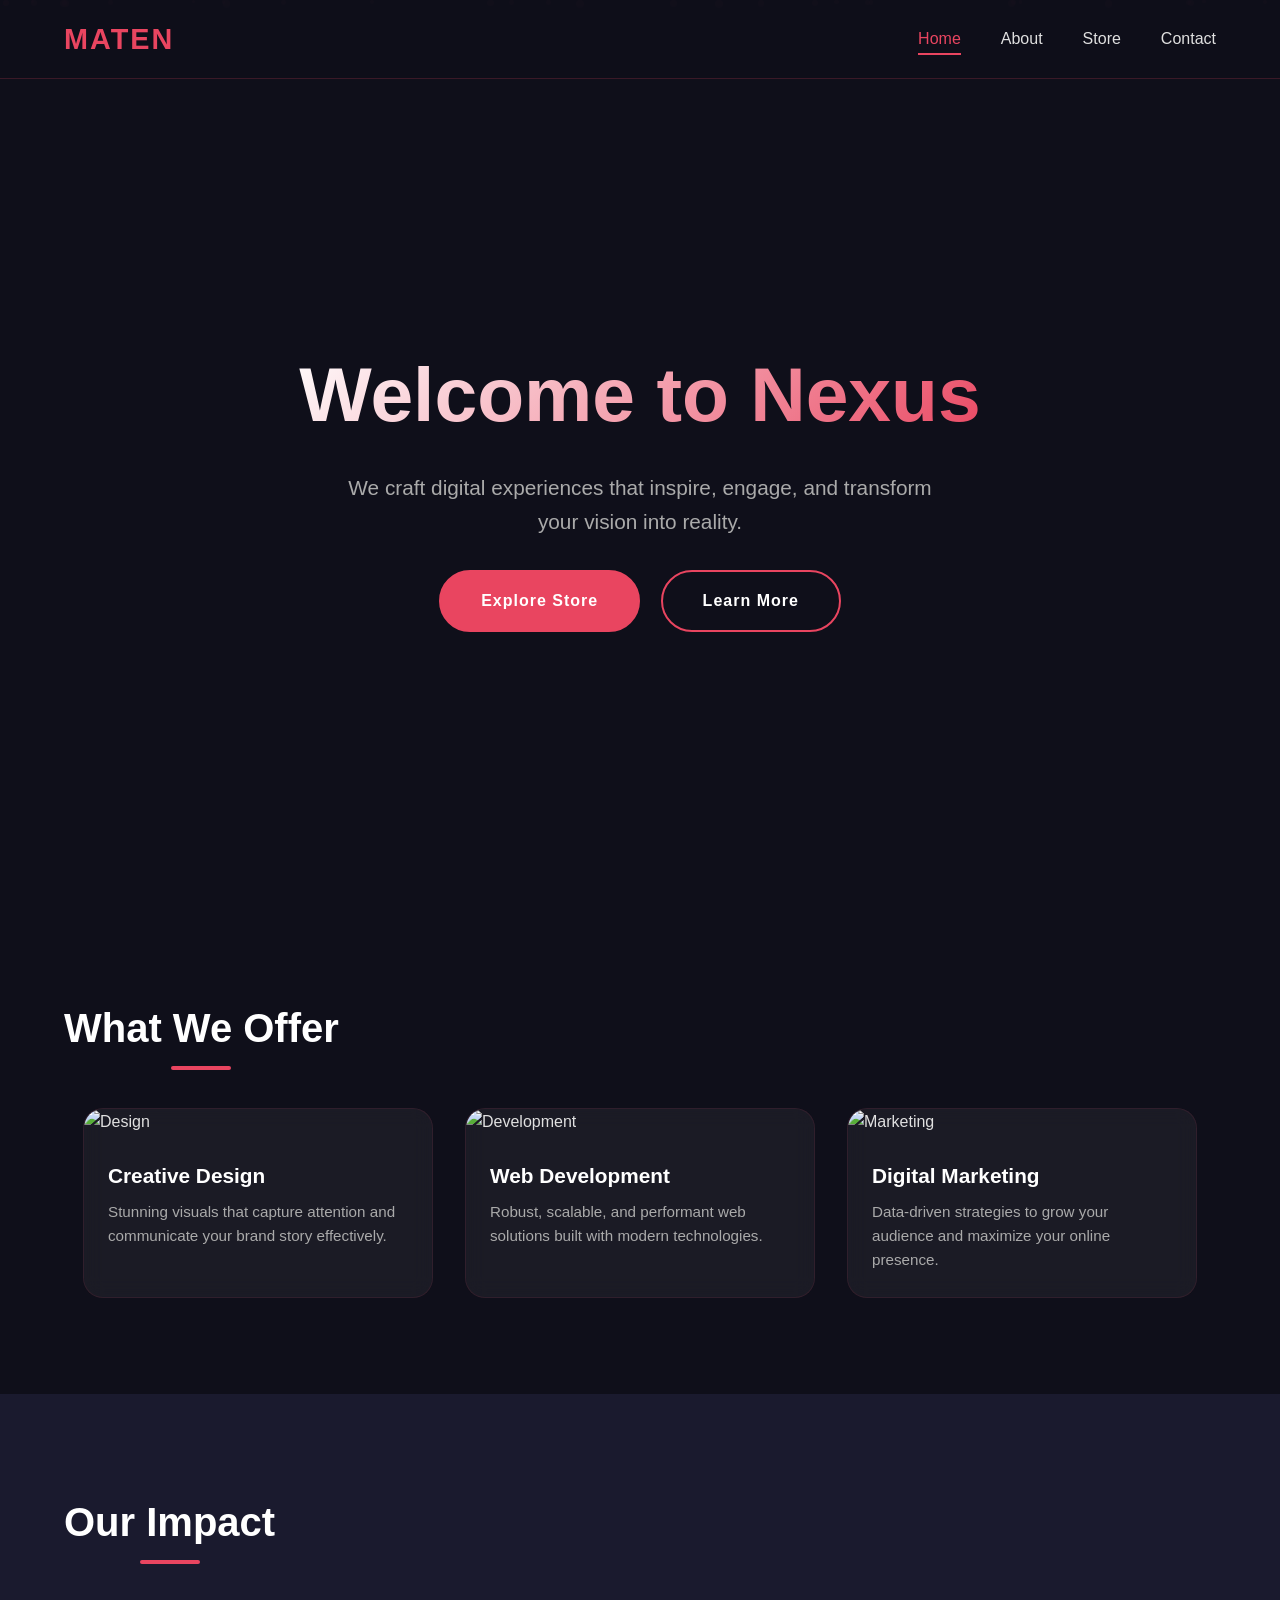
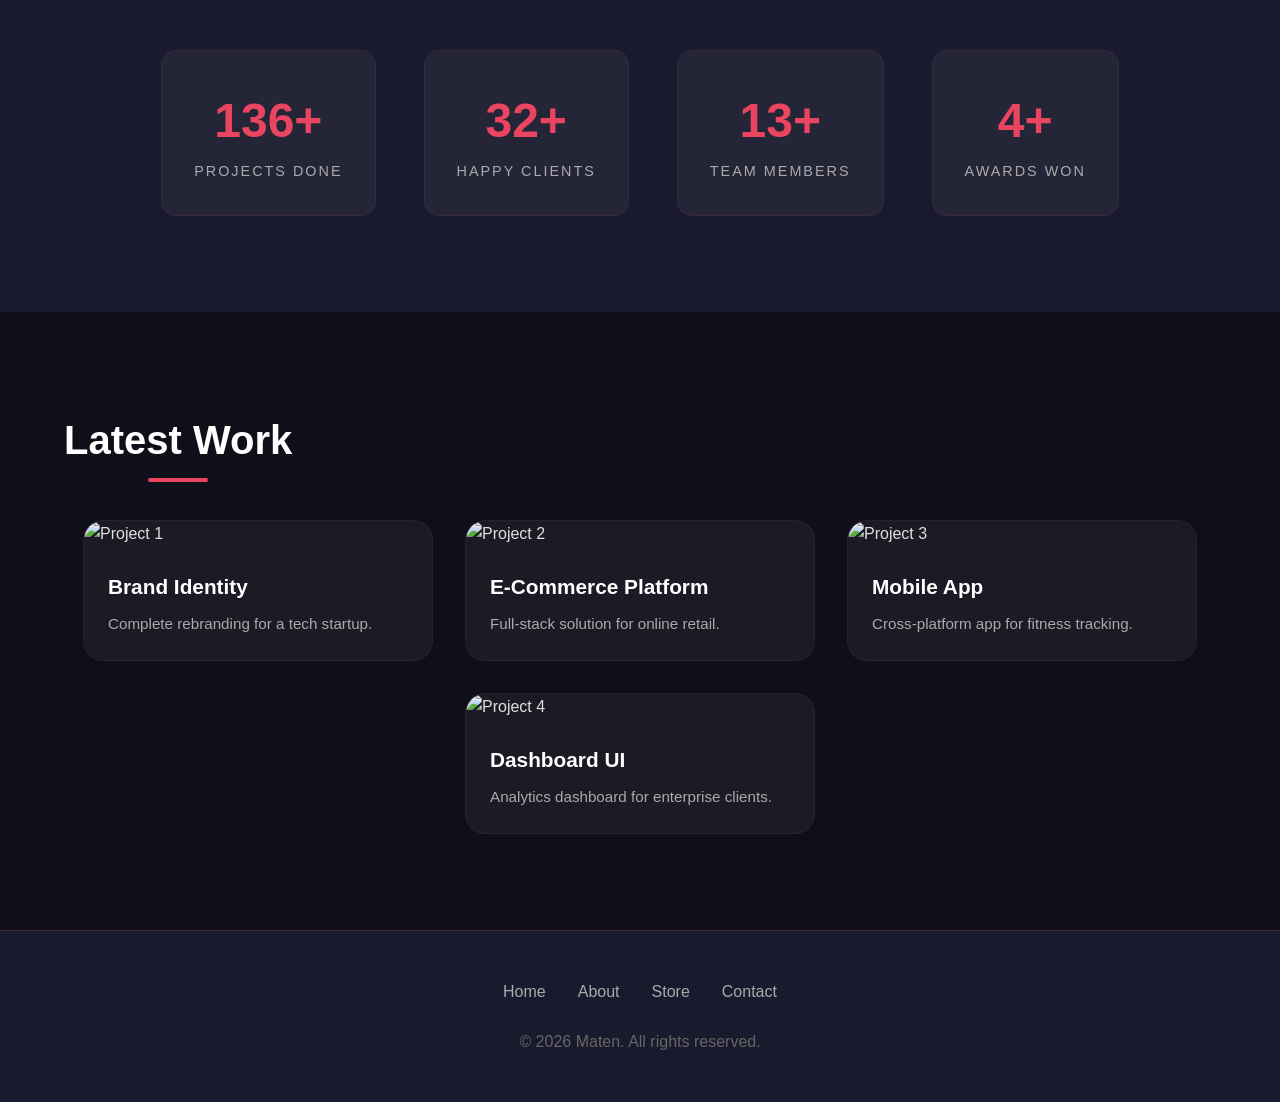
==== index.html @ 0b6c5833 "Add files via upload" ====
<!DOCTYPE html>
<html lang="en">
<head>
  <meta charset="UTF-8">
  <meta name="viewport" content="width=device-width, initial-scale=1.0">
  <title>Maten - Home</title>
  <link rel="stylesheet" href="styles.css">
</head>
<body>
<div class="particles"></div>

<nav>
  <div class="logo">Maten</div>
  <ul class="nav-links">
    <li><a href="index.html" class="active">Home</a></li>
    <li><a href="about.html" class="">About</a></li>
    <li><a href="store.html" class="">Store</a></li>
    <li><a href="contact.html" class="">Contact</a></li>
  </ul>
  <div class="hamburger">
    <span></span><span></span><span></span>
  </div>
</nav>

<section class="hero">
  <div class="hero-content">
    <h1>Welcome to Nexus</h1>
    <p>We craft digital experiences that inspire, engage, and transform your vision into reality.</p>
    <a href="store.html" class="btn">Explore Store</a>
    <a href="about.html" class="btn btn-outline">Learn More</a>
  </div>
</section>

<section>
  <h2 class="section-title reveal">What We Offer</h2>
  <div class="card-grid">
    <div class="card reveal">
      <img src="https://picsum.photos/400/300?random=1" alt="Design">
      <div class="card-body">
        <h3>Creative Design</h3>
        <p>Stunning visuals that capture attention and communicate your brand story effectively.</p>
      </div>
    </div>
    <div class="card reveal">
      <img src="https://picsum.photos/400/300?random=2" alt="Development">
      <div class="card-body">
        <h3>Web Development</h3>
        <p>Robust, scalable, and performant web solutions built with modern technologies.</p>
      </div>
    </div>
    <div class="card reveal">
      <img src="https://picsum.photos/400/300?random=3" alt="Marketing">
      <div class="card-body">
        <h3>Digital Marketing</h3>
        <p>Data-driven strategies to grow your audience and maximize your online presence.</p>
      </div>
    </div>
  </div>
</section>

<section style="background:var(--primary);">
  <h2 class="section-title reveal">Our Impact</h2>
  <div class="stats">
    <div class="stat-item reveal">
      <div class="stat-number" data-target="500">0+</div>
      <div class="stat-label">Projects Done</div>
    </div>
    <div class="stat-item reveal">
      <div class="stat-number" data-target="120">0+</div>
      <div class="stat-label">Happy Clients</div>
    </div>
    <div class="stat-item reveal">
      <div class="stat-number" data-target="50">0+</div>
      <div class="stat-label">Team Members</div>
    </div>
    <div class="stat-item reveal">
      <div class="stat-number" data-target="15">0+</div>
      <div class="stat-label">Awards Won</div>
    </div>
  </div>
</section>

<section>
  <h2 class="section-title reveal">Latest Work</h2>
  <div class="card-grid">
    <div class="card reveal">
      <img src="https://picsum.photos/400/300?random=10" alt="Project 1">
      <div class="card-body">
        <h3>Brand Identity</h3>
        <p>Complete rebranding for a tech startup.</p>
      </div>
    </div>
    <div class="card reveal">
      <img src="https://picsum.photos/400/300?random=11" alt="Project 2">
      <div class="card-body">
        <h3>E-Commerce Platform</h3>
        <p>Full-stack solution for online retail.</p>
      </div>
    </div>
    <div class="card reveal">
      <img src="https://picsum.photos/400/300?random=12" alt="Project 3">
      <div class="card-body">
        <h3>Mobile App</h3>
        <p>Cross-platform app for fitness tracking.</p>
      </div>
    </div>
    <div class="card reveal">
      <img src="https://picsum.photos/400/300?random=13" alt="Project 4">
      <div class="card-body">
        <h3>Dashboard UI</h3>
        <p>Analytics dashboard for enterprise clients.</p>
      </div>
    </div>
  </div>
</section>


<footer>
  <div class="footer-links">
    <a href="index.html">Home</a>
    <a href="about.html">About</a>
    <a href="store.html">Store</a>
    <a href="contact.html">Contact</a>
  </div>
  <p style="color:#666;">&copy; 2026 Maten. All rights reserved.</p>
</footer>

<script src="script.js"></script>
</body>
</html>
---- styles.css ----
:root {
  --primary: #1a1a2e;
  --secondary: #e94560;
  --light: #f8f9fa;
  --dark: #0f0f1a;
  --text: #e0e0e0;
  --text-dark: #1a1a2e;
  --glass: rgba(255,255,255,0.05);
}

* { margin: 0; padding: 0; box-sizing: border-box; }

body {
  font-family: 'Segoe UI', Tahoma, Geneva, Verdana, sans-serif;
  background: var(--dark);
  color: var(--text);
  line-height: 1.6;
  overflow-x: hidden;
}

/* Animated background particles */
.particles {
  position: fixed;
  top: 0; left: 0;
  width: 100%; height: 100%;
  pointer-events: none;
  z-index: 0;
  overflow: hidden;
}
.particle {
  position: absolute;
  width: 6px; height: 6px;
  background: var(--secondary);
  border-radius: 50%;
  opacity: 0.3;
  animation: float 15s infinite;
}
@keyframes float {
  0%,100% { transform: translateY(100vh) rotate(0deg); opacity: 0; }
  10% { opacity: 0.3; }
  90% { opacity: 0.3; }
  100% { transform: translateY(-10vh) rotate(720deg); opacity: 0; }
}

/* Navigation */
nav {
  position: fixed;
  top: 0; width: 100%;
  background: rgba(15,15,26,0.9);
  backdrop-filter: blur(15px);
  z-index: 1000;
  padding: 1rem 5%;
  display: flex;
  justify-content: space-between;
  align-items: center;
  border-bottom: 1px solid rgba(233,69,96,0.2);
  animation: slideDown 0.8s ease;
}
@keyframes slideDown {
  from { transform: translateY(-100%); }
  to { transform: translateY(0); }
}

.logo {
  font-size: 1.8rem;
  font-weight: 800;
  color: var(--secondary);
  letter-spacing: 2px;
  text-transform: uppercase;
}

.nav-links {
  display: flex;
  gap: 2.5rem;
  list-style: none;
}

.nav-links a {
  color: var(--text);
  text-decoration: none;
  font-weight: 500;
  position: relative;
  padding: 0.5rem 0;
  transition: color 0.3s;
}

.nav-links a::after {
  content: '';
  position: absolute;
  bottom: 0; left: 0;
  width: 0; height: 2px;
  background: var(--secondary);
  transition: width 0.3s ease;
}

.nav-links a:hover::after,
.nav-links a.active::after {
  width: 100%;
}

.nav-links a:hover,
.nav-links a.active {
  color: var(--secondary);
}

/* Hero Section */
.hero {
  min-height: 100vh;
  display: flex;
  align-items: center;
  justify-content: center;
  text-align: center;
  padding: 8rem 2rem 4rem;
  position: relative;
  z-index: 1;
}

.hero-content h1 {
  font-size: clamp(2.5rem, 6vw, 5rem);
  font-weight: 900;
  margin-bottom: 1rem;
  background: linear-gradient(135deg, #fff, var(--secondary));
  -webkit-background-clip: text;
  -webkit-text-fill-color: transparent;
  animation: fadeInUp 1s ease;
}

.hero-content p {
  font-size: 1.3rem;
  color: #aaa;
  max-width: 600px;
  margin: 0 auto 2rem;
  animation: fadeInUp 1s ease 0.2s both;
}

.btn {
  display: inline-block;
  padding: 1rem 2.5rem;
  background: var(--secondary);
  color: #fff;
  text-decoration: none;
  border-radius: 50px;
  font-weight: 600;
  letter-spacing: 1px;
  transition: all 0.3s ease;
  border: 2px solid var(--secondary);
  animation: fadeInUp 1s ease 0.4s both;
}

.btn:hover {
  background: transparent;
  color: var(--secondary);
  transform: translateY(-3px);
  box-shadow: 0 10px 30px rgba(233,69,96,0.3);
}

.btn-outline {
  background: transparent;
  margin-left: 1rem;
}

.btn-outline:hover {
  background: var(--secondary);
  color: #fff;
}

@keyframes fadeInUp {
  from { opacity: 0; transform: translateY(40px); }
  to { opacity: 1; transform: translateY(0); }
}

/* Sections */
section {
  padding: 6rem 5%;
  position: relative;
  z-index: 1;
}

.section-title {
  text-align: center;
  font-size: 2.5rem;
  font-weight: 800;
  margin-bottom: 3rem;
  color: #fff;
  position: relative;
  display: inline-block;
  left: a;
  transform: translateX(-50%);
}

.section-title::after {
  content: '';
  position: absolute;
  bottom: -10px;
  left: 50%;
  transform: translateX(-50%);
  width: 60px;
  height: 4px;
  background: var(--secondary);
  border-radius: 2px;
}

/* Cards */
.card-grid {
  display: flex;
  flex-wrap: wrap;
  gap: 2rem;
  justify-content: center;
}

.card {
  background: var(--glass);
  backdrop-filter: blur(10px);
  border: 1px solid rgba(233,69,96,0.1);
  border-radius: 20px;
  overflow: hidden;
  flex: 1 1 300px;
  max-width: 350px;
  transition: all 0.4s ease;
  animation: fadeInUp 0.8s ease both;
}

.card:nth-child(1) { animation-delay: 0.1s; }
.card:nth-child(2) { animation-delay: 0.2s; }
.card:nth-child(3) { animation-delay: 0.3s; }
.card:nth-child(4) { animation-delay: 0.4s; }

.card:hover {
  transform: translateY(-10px);
  border-color: var(--secondary);
  box-shadow: 0 20px 40px rgba(233,69,96,0.15);
}

.card img {
  width: 100%;
  height: 220px;
  object-fit: cover;
  transition: transform 0.5s ease;
}

.card:hover img {
  transform: scale(1.1);
}

.card-body {
  padding: 1.5rem;
}

.card-body h3 {
  font-size: 1.3rem;
  margin-bottom: 0.5rem;
  color: #fff;
}

.card-body p {
  color: #aaa;
  font-size: 0.95rem;
}

/* Stats */
.stats {
  display: flex;
  flex-wrap: wrap;
  justify-content: center;
  gap: 3rem;
  margin-top: 3rem;
}

.stat-item {
  text-align: center;
  padding: 2rem;
  background: var(--glass);
  border-radius: 15px;
  min-width: 180px;
  border: 1px solid rgba(233,69,96,0.1);
  transition: all 0.3s;
}

.stat-item:hover {
  border-color: var(--secondary);
  transform: scale(1.05);
}

.stat-number {
  font-size: 3rem;
  font-weight: 900;
  color: var(--secondary);
}

.stat-label {
  color: #aaa;
  font-size: 0.9rem;
  text-transform: uppercase;
  letter-spacing: 2px;
}

/* Store */
.price {
  font-size: 1.5rem;
  font-weight: 800;
  color: var(--secondary);
  margin: 0.5rem 0;
}

.add-cart {
  width: 100%;
  padding: 0.8rem;
  background: var(--secondary);
  color: #fff;
  border: none;
  border-radius: 10px;
  font-weight: 600;
  cursor: pointer;
  transition: all 0.3s;
  margin-top: 1rem;
}

.add-cart:hover {
  background: #fff;
  color: var(--secondary);
}

/* Contact Form */
.contact-grid {
  display: flex;
  flex-wrap: wrap;
  gap: 3rem;
  max-width: 1000px;
  margin: 0 auto;
}

.contact-info, .contact-form {
  flex: 1 1 400px;
}

.contact-item {
  display: flex;
  align-items: center;
  gap: 1rem;
  margin-bottom: 1.5rem;
  padding: 1rem;
  background: var(--glass);
  border-radius: 12px;
  border: 1px solid rgba(233,69,96,0.1);
  transition: all 0.3s;
}

.contact-item:hover {
  border-color: var(--secondary);
  transform: translateX(10px);
}

.contact-icon {
  width: 50px; height: 50px;
  background: var(--secondary);
  border-radius: 50%;
  display: flex;
  align-items: center;
  justify-content: center;
  font-size: 1.3rem;
}

.form-group {
  margin-bottom: 1.5rem;
}

.form-group input,
.form-group textarea {
  width: 100%;
  padding: 1rem 1.2rem;
  background: var(--glass);
  border: 1px solid rgba(233,69,96,0.2);
  border-radius: 12px;
  color: #fff;
  font-size: 1rem;
  transition: all 0.3s;
}

.form-group input:focus,
.form-group textarea:focus {
  outline: none;
  border-color: var(--secondary);
  box-shadow: 0 0 20px rgba(233,69,96,0.1);
}

.form-group textarea {
  min-height: 150px;
  resize: vertical;
}

/* Footer */
footer {
  background: var(--primary);
  padding: 3rem 5%;
  text-align: center;
  border-top: 1px solid rgba(233,69,96,0.2);
  position: relative;
  z-index: 1;
}

.footer-links {
  display: flex;
  justify-content: center;
  gap: 2rem;
  margin-bottom: 1.5rem;
  flex-wrap: wrap;
}

.footer-links a {
  color: #aaa;
  text-decoration: none;
  transition: color 0.3s;
}

.footer-links a:hover {
  color: var(--secondary);
}

/* Scroll animations */
.reveal {
  opacity: 0;
  transform: translateY(50px);
  transition: all 0.8s ease;
}
.reveal.active {
  opacity: 1;
  transform: translateY(0);
}

/* Mobile */
.hamburger {
  display: none;
  flex-direction: column;
  gap: 5px;
  cursor: pointer;
  z-index: 1001;
}
.hamburger span {
  width: 30px;
  height: 3px;
  background: var(--secondary);
  border-radius: 3px;
  transition: all 0.3s;
}

@media (max-width: 768px) {
  .hamburger { display: flex; }
  .nav-links {
    position: fixed;
    top: 0; right: -100%;
    width: 70%; height: 100vh;
    background: var(--primary);
    flex-direction: column;
    align-items: center;
    justify-content: center;
    gap: 2rem;
    transition: right 0.4s ease;
  }
  .nav-links.active { right: 0; }
  .hero-content h1 { font-size: 2.5rem; }
  .btn-outline { margin-left: 0; margin-top: 1rem; }
}

/* About page specific */
.about-hero {
  min-height: 60vh;
  display: flex;
  align-items: center;
  justify-content: center;
  text-align: center;
  padding-top: 8rem;
}

.team-card img {
  width: 120px; height: 120px;
  border-radius: 50%;
  object-fit: cover;
  border: 3px solid var(--secondary);
  margin: 0 auto 1rem;
  display: block;
}

/* Timeline */
.timeline {
  position: relative;
  max-width: 800px;
  margin: 0 auto;
}
.timeline::before {
  content: '';
  position: absolute;
  left: 50%;
  transform: translateX(-50%);
  width: 2px; height: 100%;
  background: var(--secondary);
}
.timeline-item {
  display: flex;
  justify-content: flex-end;
  padding-right: 50%;
  position: relative;
  margin-bottom: 3rem;
}
.timeline-item:nth-child(even) {
  justify-content: flex-start;
  padding-right: 0;
  padding-left: 50%;
}
.timeline-dot {
  position: absolute;
  left: 50%;
  transform: translateX(-50%);
  width: 20px; height: 20px;
  background: var(--secondary);
  border-radius: 50%;
  border: 4px solid var(--dark);
}
.timeline-content {
  background: var(--glass);
  padding: 1.5rem;
  border-radius: 15px;
  border: 1px solid rgba(233,69,96,0.1);
  max-width: 350px;
}
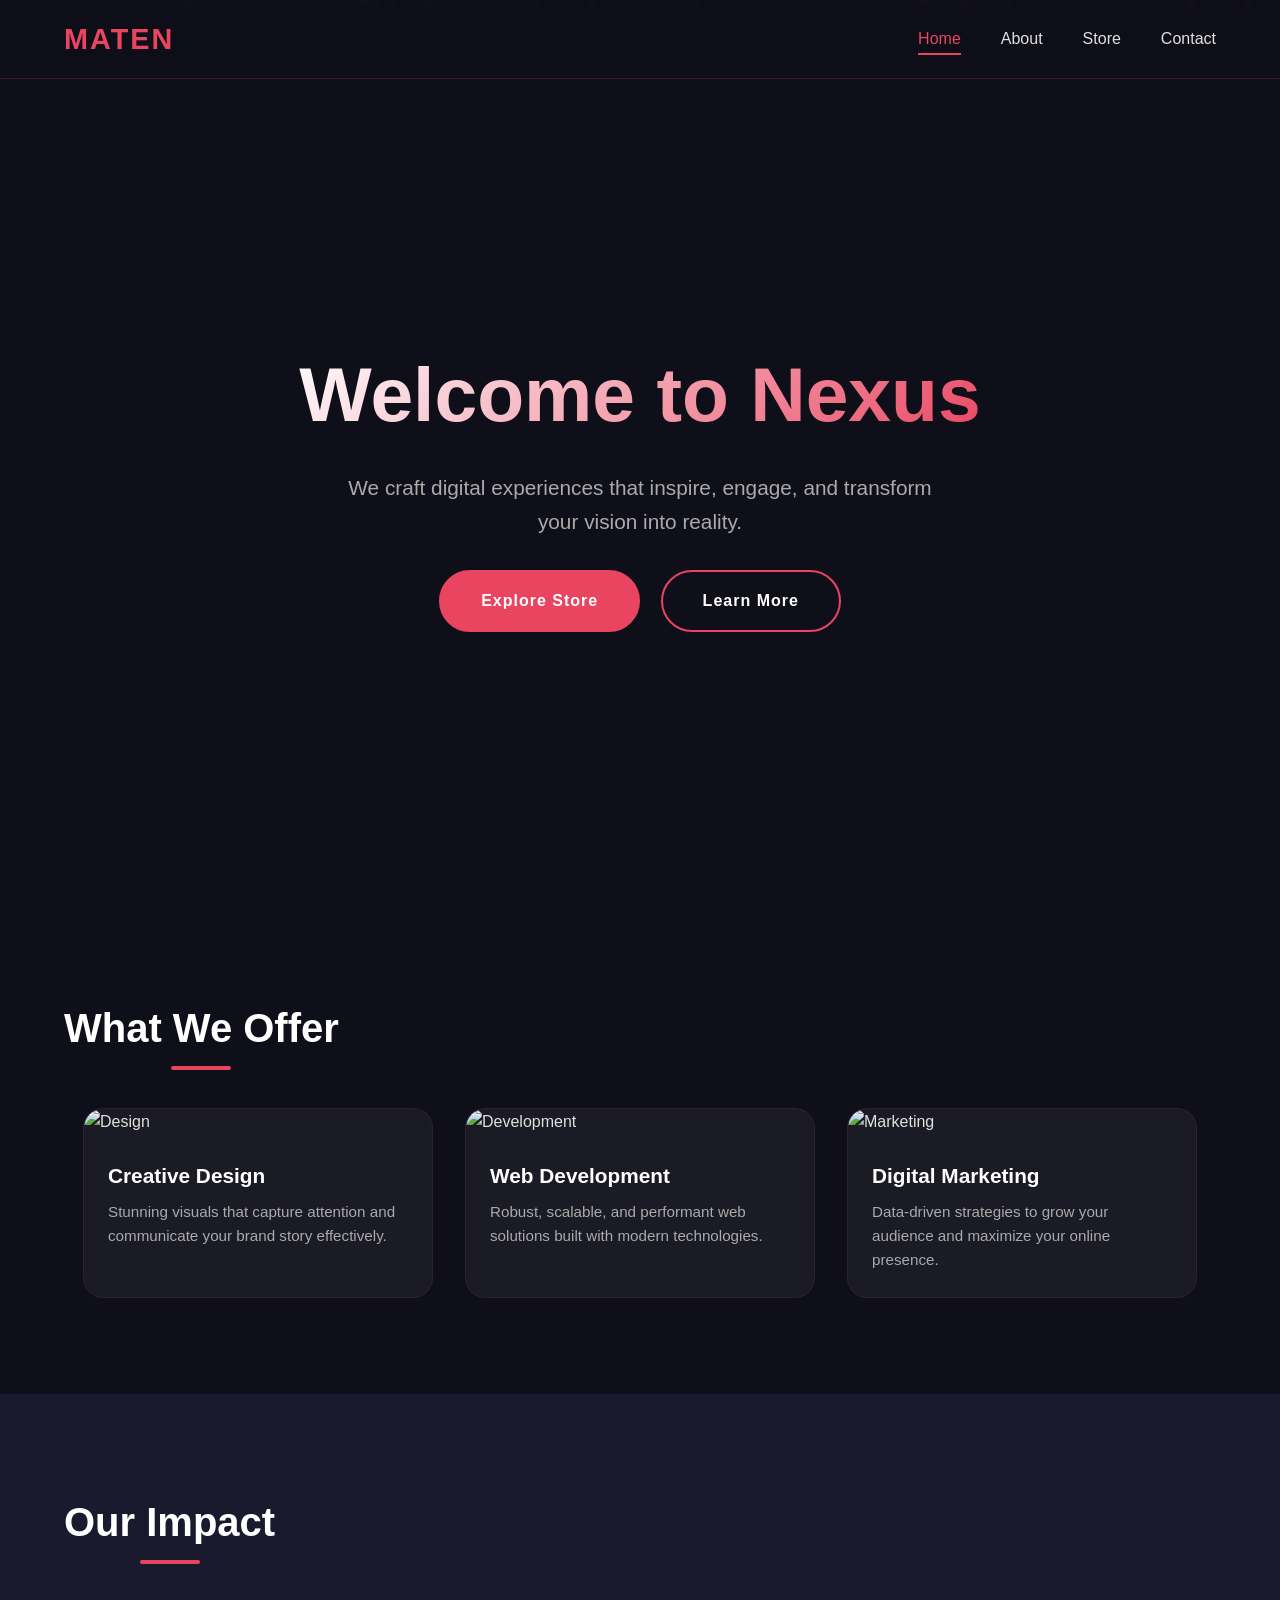
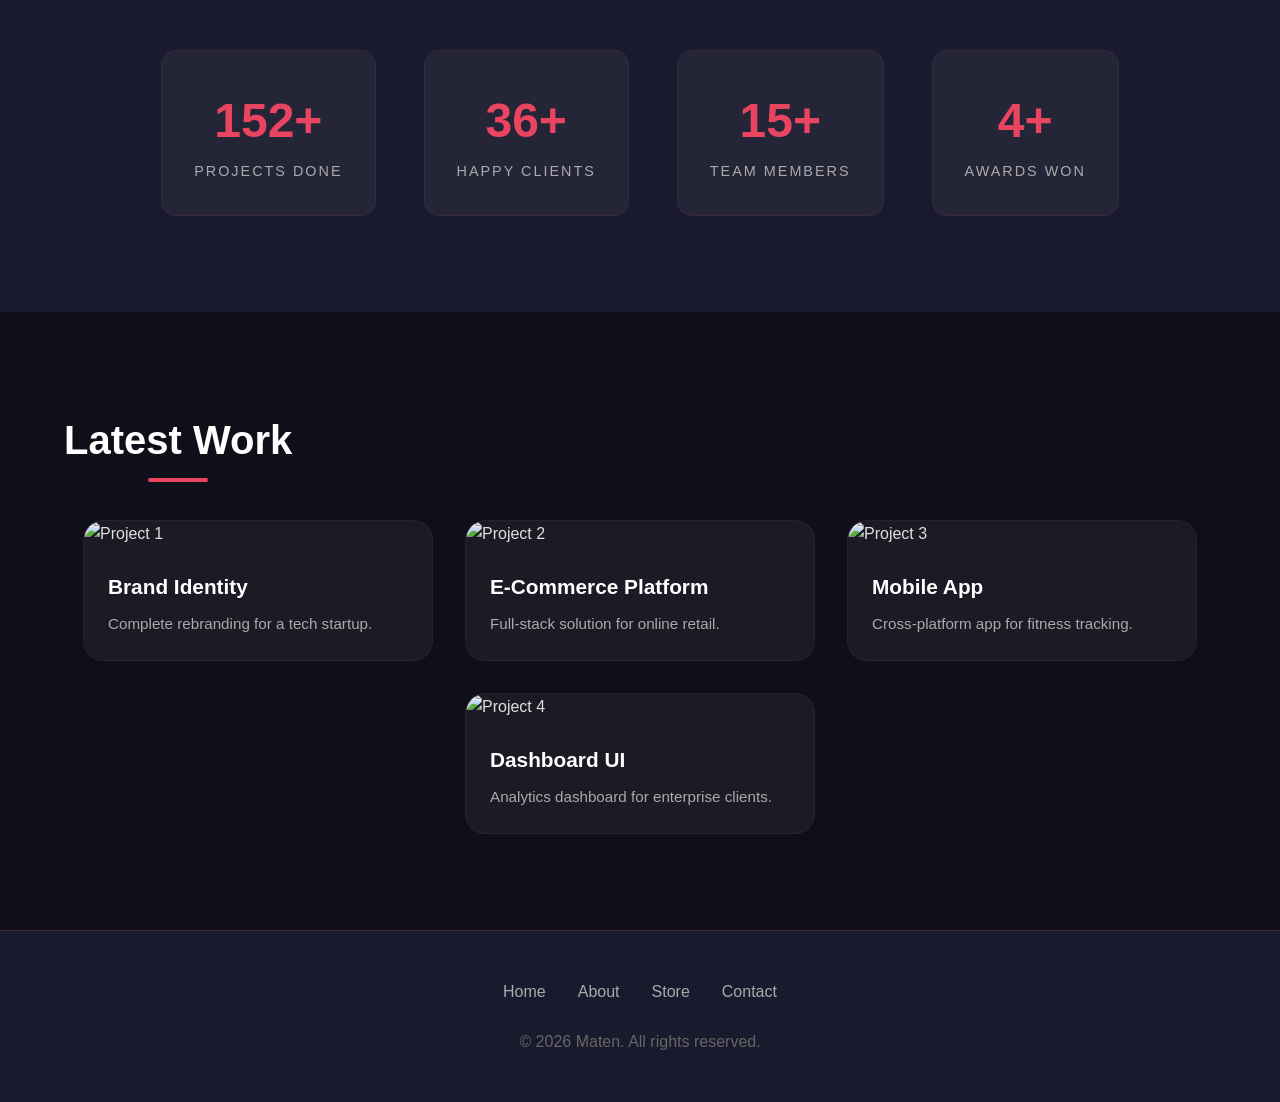
==== commit b9159561: "Update index.html" ====
--- a/index.html
+++ b/index.html
@@ -123,8 +123,10 @@
     <a href="contact.html">Contact</a>
   </div>
   <p style="color:#666;">&copy; 2026 Maten. All rights reserved.</p>
+  <script async src="https://pagead2.googlesyndication.com/pagead/js/adsbygoogle.js?client=ca-pub-7413044130309702"
+     crossorigin="anonymous"></script>
 </footer>
 
 <script src="script.js"></script>
 </body>
-</html>+</html>
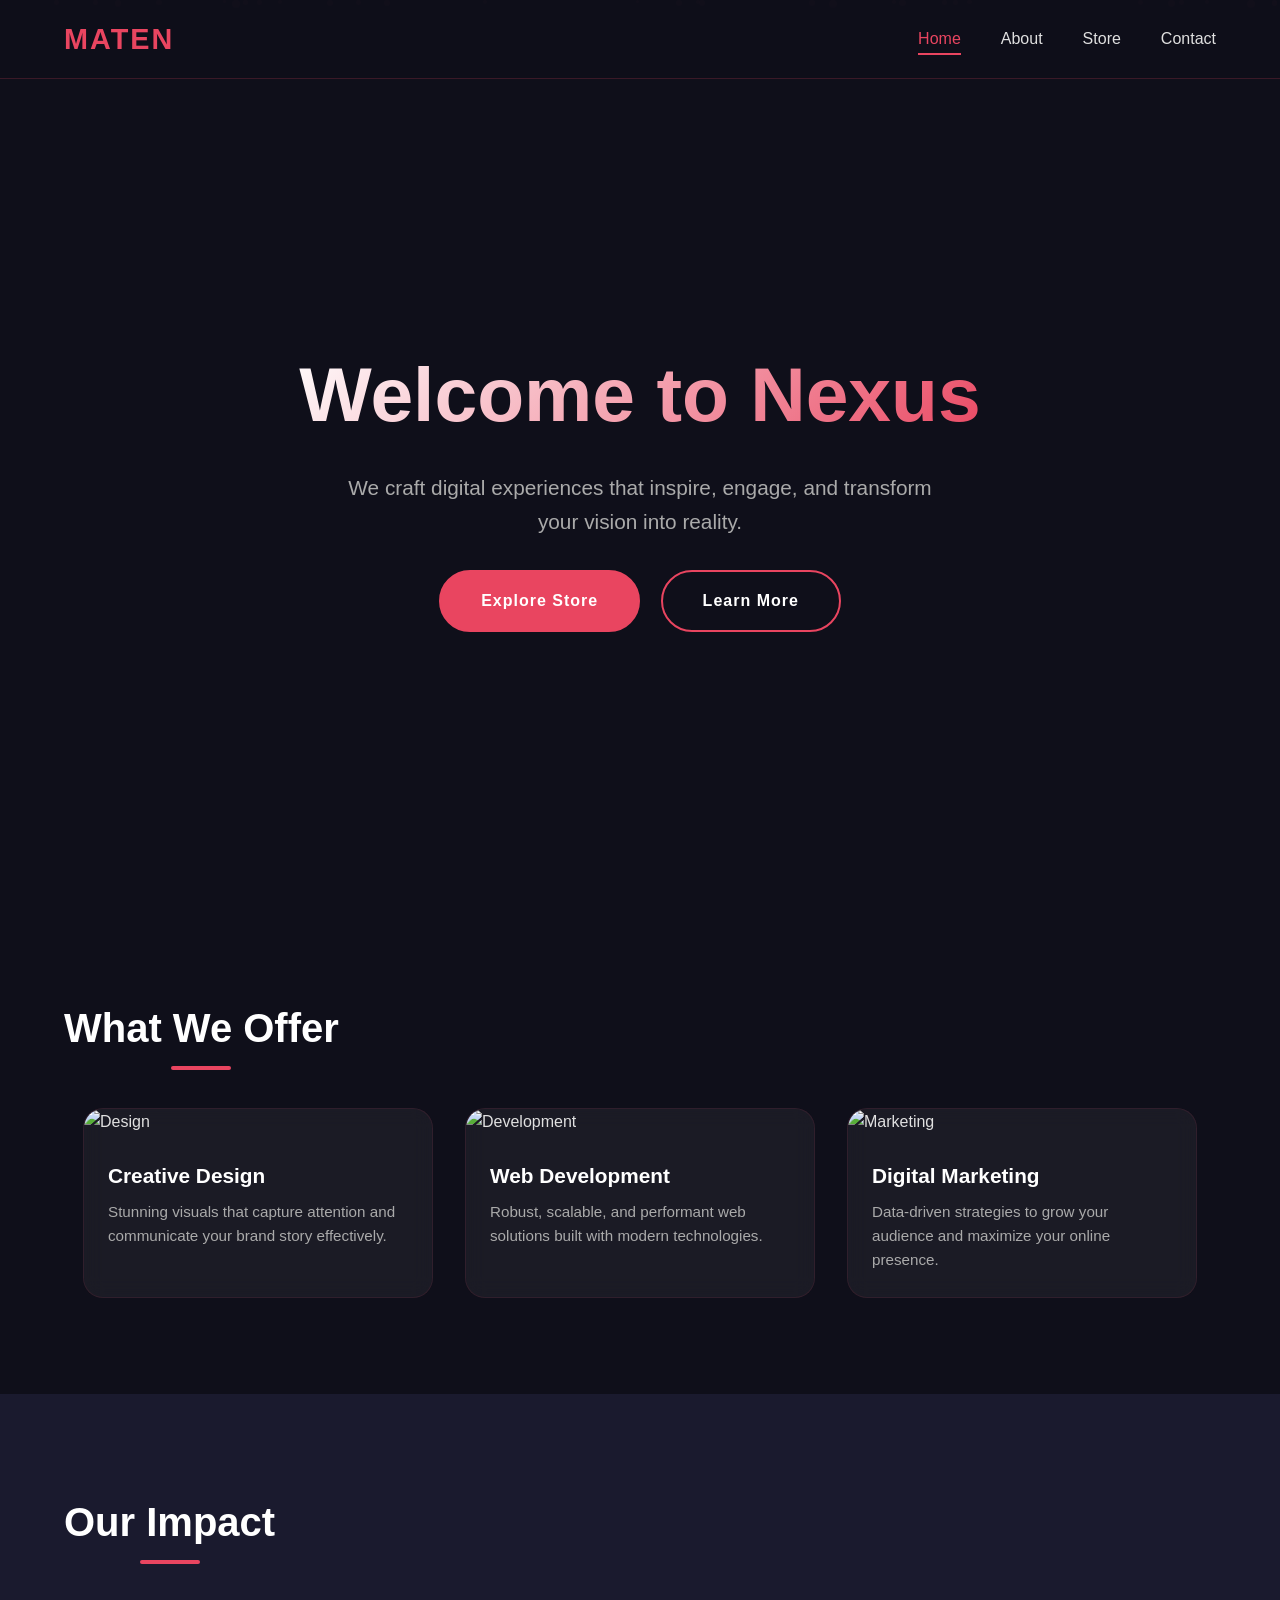
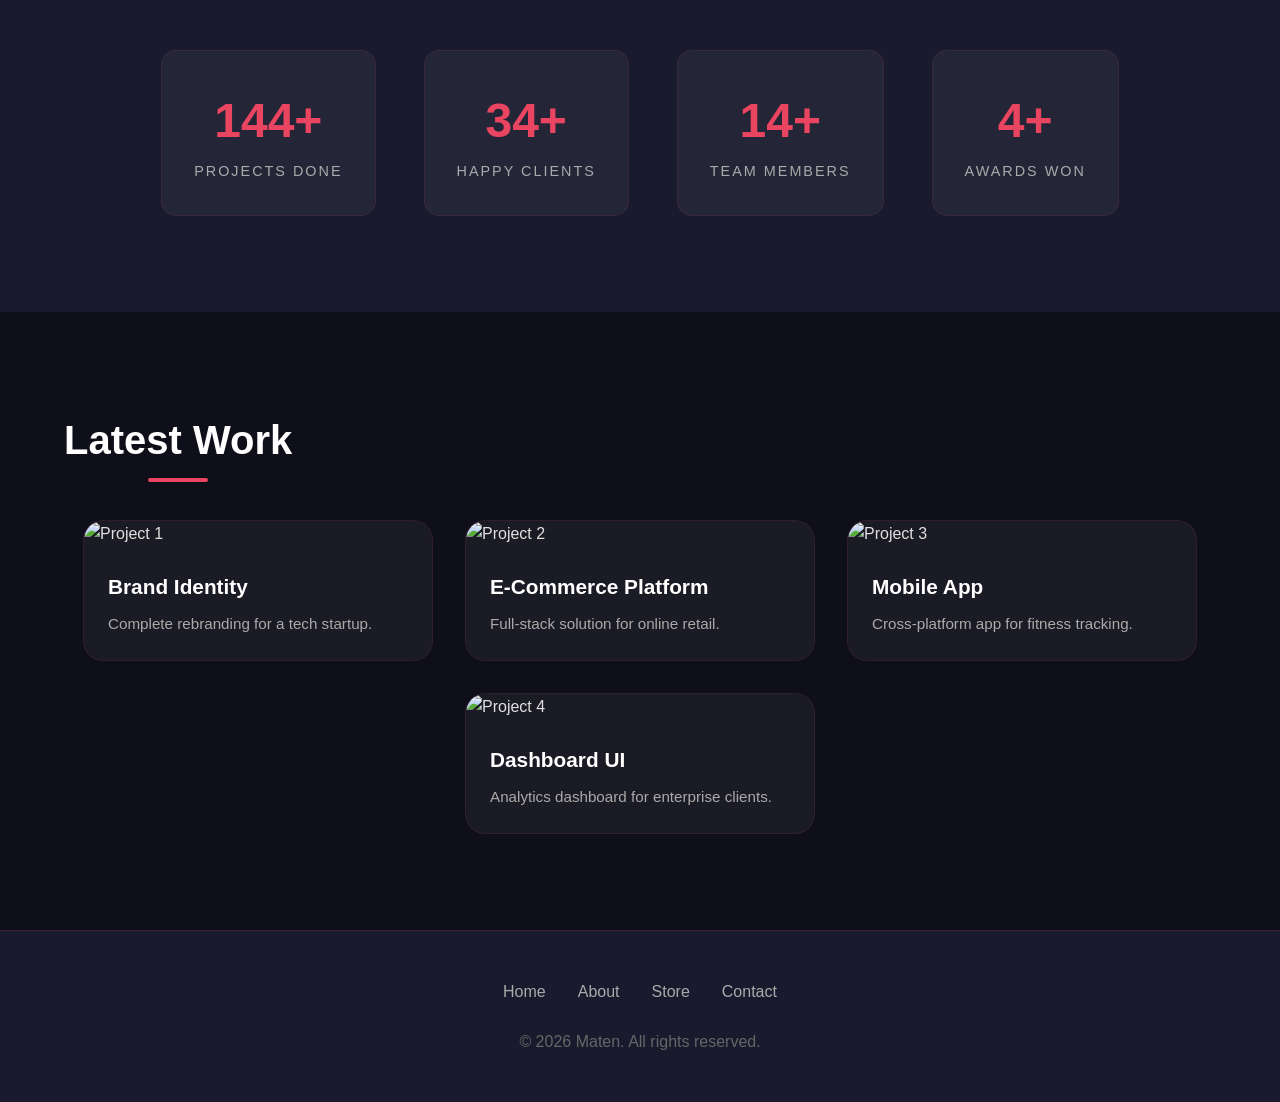
==== commit 712b10b4: "Update index.html" ====
--- a/index.html
+++ b/index.html
@@ -5,6 +5,8 @@
   <meta name="viewport" content="width=device-width, initial-scale=1.0">
   <title>Maten - Home</title>
   <link rel="stylesheet" href="styles.css">
+  <script async src="https://pagead2.googlesyndication.com/pagead/js/adsbygoogle.js?client=ca-pub-7413044130309702"
+     crossorigin="anonymous"></script>
 </head>
 <body>
 <div class="particles"></div>
